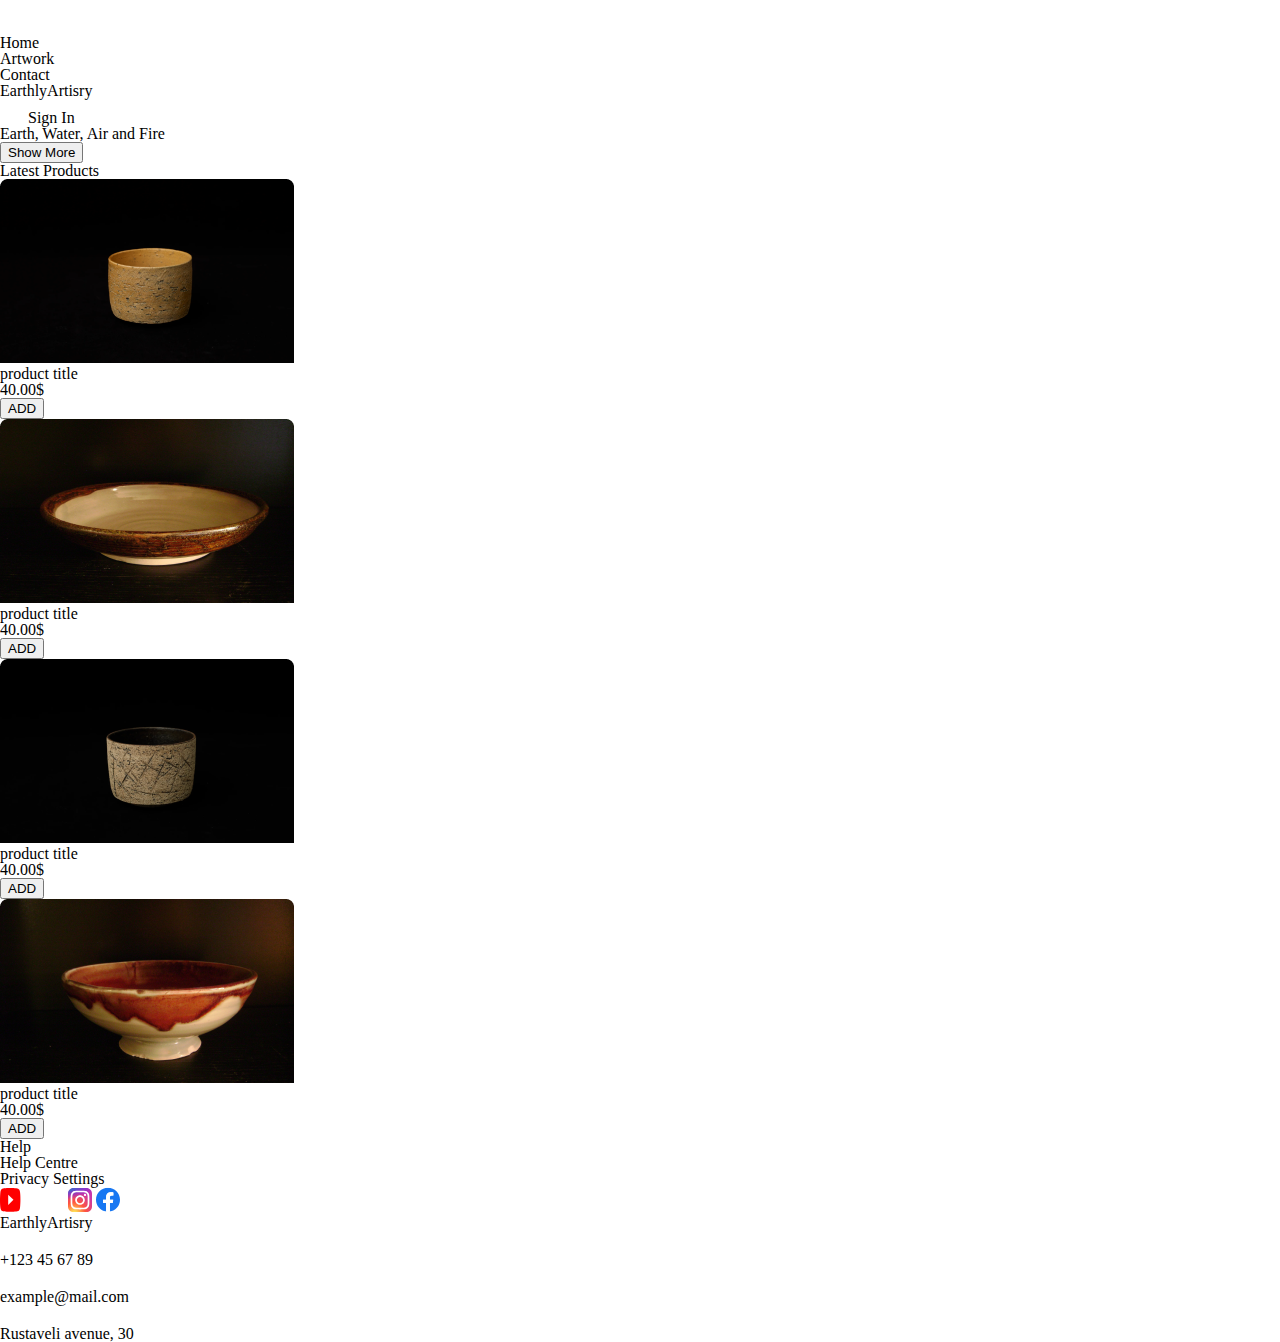
==== index.html @ 1a2a4e87 "INDEX" ====
<!DOCTYPE html>
<html lang="en">
  <head>
    <meta charset="UTF-8" />
    <meta name="viewport" content="width=device-width, initial-scale=1.0" />
    <link rel="stylesheet" href="css/reset.css" />
    <link rel="stylesheet" href="css/style.css" />
    <link rel="stylesheet" href="css/laptop.css" />
    <link rel="stylesheet" href="css/tablet.css" />
    <link rel="stylesheet" href="css/mobile.css" />
    <!-- font-family: "Inter", serif; -->
    <link rel="preconnect" href="https://fonts.googleapis.com" />
    <link rel="preconnect" href="https://fonts.gstatic.com" crossorigin />
    <link
      href="https://fonts.googleapis.com/css2?family=Inter:ital,opsz,wght@0,14..32,100..900;1,14..32,100..900&display=swap"
      rel="stylesheet"
    />
    <!-- font-family: "Rubik", sans-serif; -->
    <link rel="preconnect" href="https://fonts.googleapis.com" />
    <link rel="preconnect" href="https://fonts.gstatic.com" crossorigin />
    <link
      href="https://fonts.googleapis.com/css2?family=Rubik:ital,wght@0,300..900;1,300..900&display=swap"
      rel="stylesheet"
    />
    <title>home</title>
  </head>
  <body>
    <div class="container">
      <!-- header -->
      <header>
        <img src="images/burger.svg" alt="" class="burger" />
        <img src="images/xmark.svg" alt="" class="x_mark" />
        <nav class="header_nav">
          <ul class="header_ul">
            <li>
              <a href="index.html" class="header_list_link active">Home</a>
            </li>
            <li>
              <a href="artwork.html" class="header_list_link">Artwork</a>
            </li>
            <li>
              <a href="contact.html" class="header_list_link">Contact</a>
            </li>
          </ul>
        </nav>
        <!-- logo -->
        <a href="index.html" class="logo">
          <h2 class="header_logo">
            Earthly<span class="header_span">Artisry</span>
          </h2>
        </a>
        <!-- /logo -->
        <section>
          <a href="index.html"> </a>
        </section>
        <section class="index_sign_in_cart">
          <a href="" class="sign_in_icon">
            <img src="images/signin.svg" alt="sign_in_icon" />
          </a>
          <a href="" class="sign_in">Sign In</a>
          <a href="">
            <img
              src="images/shoppingcart.svg"
              alt="shoppin cart icon"
              class="shoppin_cart"
            />
          </a>
        </section>
      </header>
      <!-- home section 1 -->
      <section class="home_section1">
        <div class="home_section12">
          <h2 class="index_section1_h2">Earth, Water, Air and Fire</h2>
          <button class="index_section1_button">Show More</button>
        </div>
      </section>
      <!-- home section 2 -->
      <section class="home_section2">
        <h3 class="home_section2_h2">Latest Products</h3>
        <section class="home_section2_sec">
          <!-- article 1 -->
          <article class="home_section2_article">
            <img src="images/Rectangle1.png" alt="" />
            <article>
              <h4 class="product_title">product title</h4>
              <div class="home_sec_wrap">
                <p class="home_sec_price">40.00$</p>
                <button class="add_butt">ADD</button>
              </div>
            </article>
          </article>
          <!-- article 2 -->
          <article class="home_section2_article">
            <img src="images/Rectangle2.png" alt="" />
            <article>
              <h4 class="product_title">product title</h4>
              <div class="home_sec_wrap">
                <p class="home_sec_price">40.00$</p>
                <button class="add_butt">ADD</button>
              </div>
            </article>
          </article>
          <!-- article 3 -->
          <article class="home_section2_article">
            <img src="images/Rectangle3.png" alt="" />
            <h4 class="product_title">product title</h4>
            <div class="home_sec_wrap">
              <p class="home_sec_price">40.00$</p>
              <button class="add_butt">ADD</button>
            </div>
          </article>
          <!-- article 4 -->
          <article class="home_section2_article">
            <img src="images/Rectangle4.png" alt="" />
            <h4 class="product_title">product title</h4>
            <div class="home_sec_wrap">
              <p class="home_sec_price">40.00$</p>
              <button class="add_butt">ADD</button>
            </div>
          </article>
        </section>
      </section>
      <!-- home footer -->
      <footer>
        <section class="footer_sec">
          <nav class="footer_nav">
            <ul class="footer_ul">
              <li>
                <a href="" class="footer_a">Help</a>
              </li>
              <li>
                <a href="" class="footer_a">Help Centre</a>
              </li>
              <li>
                <a href="" class="footer_a">Privacy Settings</a>
              </li>
            </ul>
          </nav>
          <section class="social_icons">
            <a href="https://www.youtube.com/" target="_blank">
              <img src="images/youtube.svg" alt="youtube" />
            </a>
            <a href="https://www.instagram.com/" target="_blank">
              <img src="images/instagram.svg" alt="instagram" />
            </a>
            <a href="https://www.facebook.com/" target="_blank">
              <img src="images/facebook.svg" alt="facebook" />
            </a>
          </section>
        </section>
        <!-- logo -->
        <div class="footer_logo">
          <a href="index.html" class="header_a">
            <h2 class="header_logo">
              Earthly<span class="header_span">Artisry</span>
            </h2>
          </a>
        </div>
        <!-- /logo -->
        <section class="footer_info">
          <a href="Tel:+123 45 67 89" target="_blank" class="footer_info_link">
            <img src="images/call.svg" alt="" class="hover" />
            <p class="footer_info_text">+123 45 67 89</p>
          </a>
          <a
            href="mailto:example@mail.com"
            target="_blank"
            class="footer_info_link"
          >
            <img src="images/email.svg" alt="" class="hover" />
            <p class="footer_info_text">example@mail.com</p>
          </a>
          <a
            href="https://maps.app.goo.gl/yNACTvME4J9Ma1Tb9"
            target="_blank"
            class="footer_info_link"
          >
            <img src="images/addres.svg" alt="" class="hover" />
            <p class="footer_info_text">Rustaveli avenue, 30</p>
          </a>
        </section>
      </footer>
    </div>
    <script src="script.js"></script>
  </body>
</html>
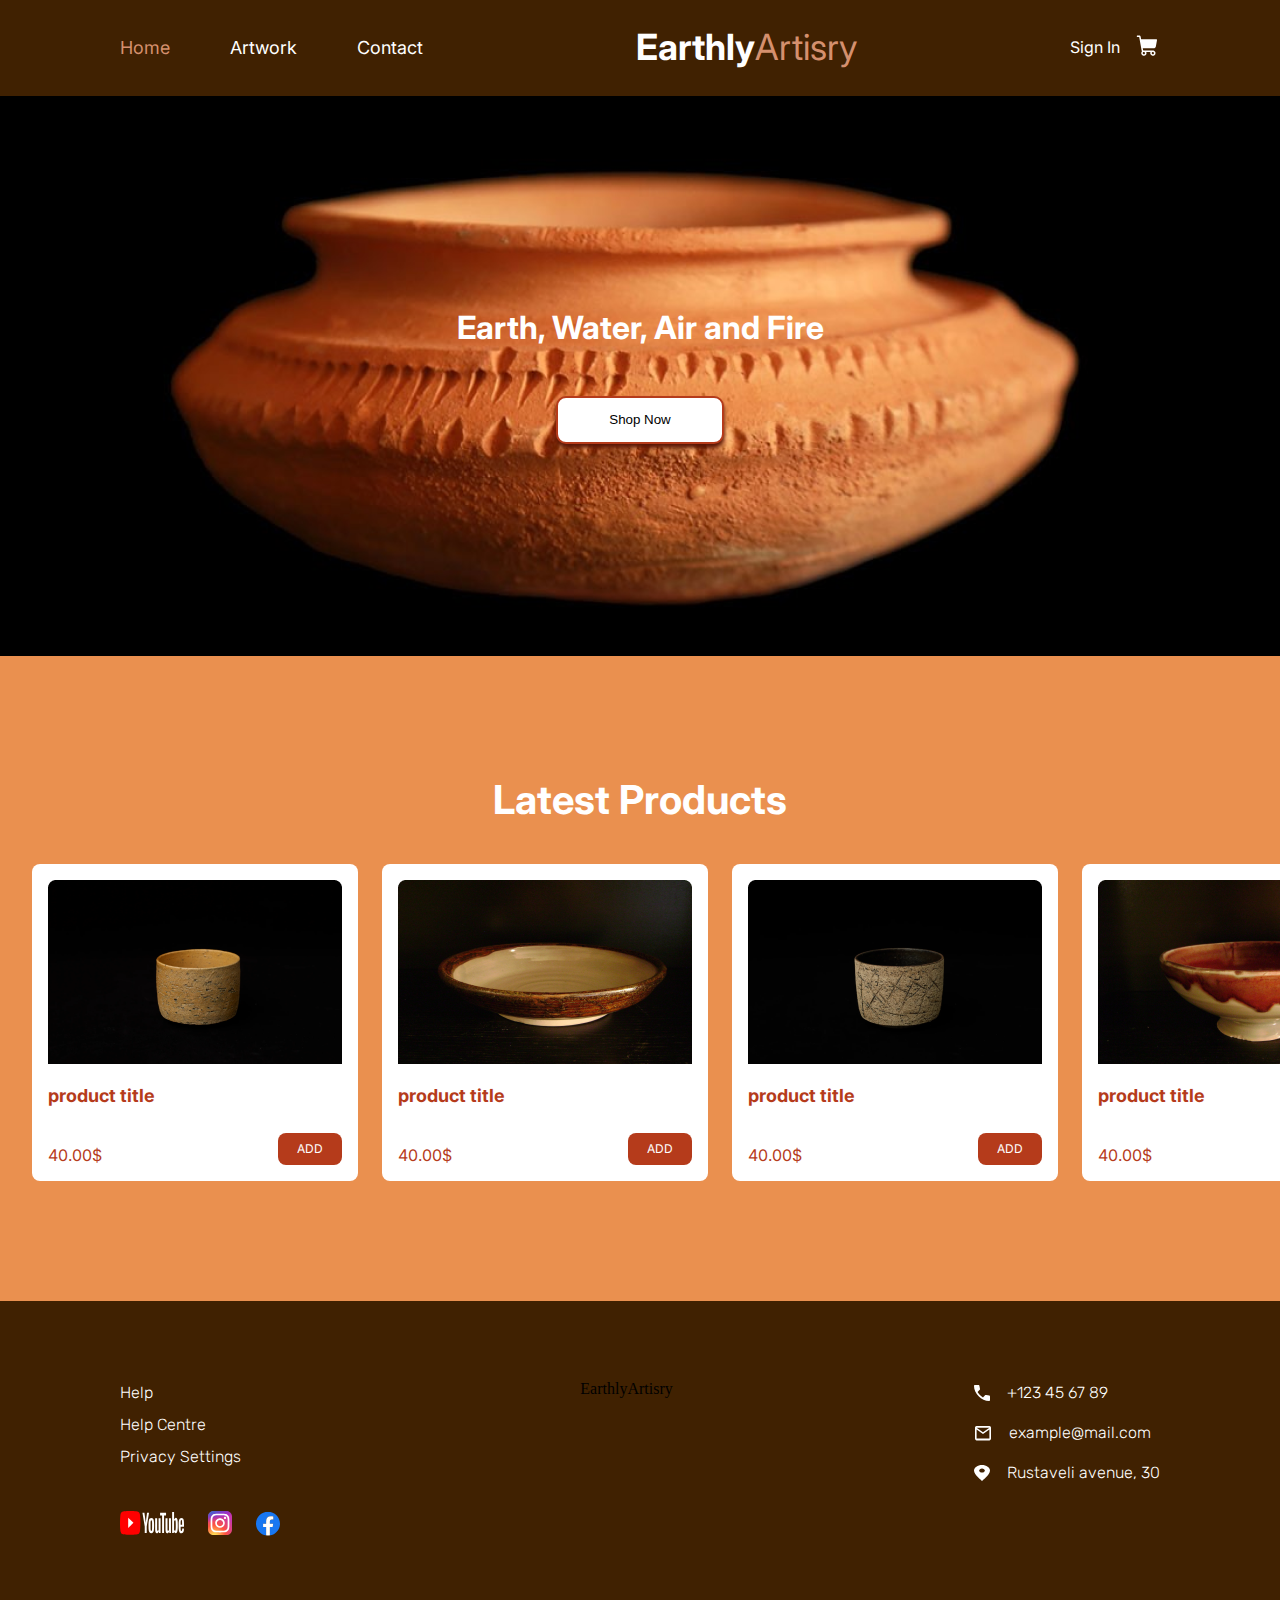
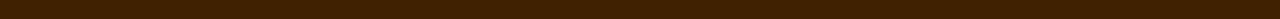
==== commit bb4d092c: "update index" ====
--- a/index.html
+++ b/index.html
@@ -44,18 +44,13 @@
           </ul>
         </nav>
         <!-- logo -->
-        <a href="index.html" class="logo">
-          <h2 class="header_logo">
-            Earthly<span class="header_span">Artisry</span>
-          </h2>
+        <a href="index.html" class="header_logo">
+          Earthly<span class="header_span">Artisry</span>
         </a>
         <!-- /logo -->
-        <section>
-          <a href="index.html"> </a>
-        </section>
         <section class="index_sign_in_cart">
           <a href="" class="sign_in_icon">
-            <img src="images/signin.svg" alt="sign_in_icon" />
+            <img src="images/signin.svg" alt="sign in icon" />
           </a>
           <a href="" class="sign_in">Sign In</a>
           <a href="">
@@ -71,7 +66,7 @@
       <section class="home_section1">
         <div class="home_section12">
           <h2 class="index_section1_h2">Earth, Water, Air and Fire</h2>
-          <button class="index_section1_button">Show More</button>
+          <button class="index_section1_button">Shop Now</button>
         </div>
       </section>
       <!-- home section 2 -->
@@ -148,19 +143,15 @@
             </a>
           </section>
         </section>
-        <!-- logo -->
-        <div class="footer_logo">
-          <a href="index.html" class="header_a">
-            <h2 class="header_logo">
-              Earthly<span class="header_span">Artisry</span>
-            </h2>
-          </a>
-        </div>
-        <!-- /logo -->
+        <!-- footer logo -->
+        <a href="index.html" class="footer_logo">
+          Earthly<span class="footer_span">Artisry</span>
+        </a>
+        <!-- /footer logo -->
         <section class="footer_info">
           <a href="Tel:+123 45 67 89" target="_blank" class="footer_info_link">
             <img src="images/call.svg" alt="" class="hover" />
-            <p class="footer_info_text">+123 45 67 89</p>
+            <span class="footer_info_text">+123 45 67 89</span>
           </a>
           <a
             href="mailto:example@mail.com"
@@ -168,7 +159,7 @@
             class="footer_info_link"
           >
             <img src="images/email.svg" alt="" class="hover" />
-            <p class="footer_info_text">example@mail.com</p>
+            <span class="footer_info_text">example@mail.com</span>
           </a>
           <a
             href="https://maps.app.goo.gl/yNACTvME4J9Ma1Tb9"
@@ -176,7 +167,7 @@
             class="footer_info_link"
           >
             <img src="images/addres.svg" alt="" class="hover" />
-            <p class="footer_info_text">Rustaveli avenue, 30</p>
+            <span class="footer_info_text">Rustaveli avenue, 30</span>
           </a>
         </section>
       </footer>
--- a/css/style.css
+++ b/css/style.css
@@ -0,0 +1,461 @@
+/* 1440px */
+/* container */
+.container {
+  width: min(100%, 1440px);
+  margin: auto;
+  padding-top: 95.57px;
+}
+/* header */
+header {
+  position: fixed;
+  max-width: inherit;
+  width: inherit;
+  top: 0;
+  left: 50%;
+  transform: translateX(-50%);
+  display: flex;
+  justify-content: space-between;
+  align-items: center;
+  padding: 26px 120px;
+  background-color: #402101;
+}
+.burger,
+.x_mark,
+.sign_in_icon {
+  display: none;
+}
+.header_ul {
+  display: flex;
+  column-gap: 60px;
+}
+.header_list_link {
+  font-family: "Inter", serif;
+  font-size: 18px;
+  font-weight: 400;
+  line-height: 21.78px;
+  color: #ffffff;
+  transition: text-shadow 0.5s ease;
+}
+.header_list_link:hover {
+  color: grey;
+  text-shadow: 2px 2px 10px rgba(255, 255, 255, 0.23);
+}
+.active {
+  color: #d5906e;
+}
+.header_logo {
+  font-family: "Inter", serif;
+  font-size: 36px;
+  font-weight: 700;
+  line-height: 43.57px;
+  color: #ffffff;
+  opacity: 1;
+  transition: 0.3s;
+}
+.header_logo:hover {
+  opacity: 0.5;
+}
+.header_span {
+  font-family: "Inter", serif;
+  font-size: 36px;
+  font-weight: 400;
+  line-height: 43.57px;
+  color: #d5906e;
+}
+.sign_in {
+  font-family: "Inter", serif;
+  font-size: 16px;
+  font-weight: 400;
+  line-height: 19.36px;
+  color: #ffffff;
+}
+.index_sign_in_cart {
+  display: flex;
+  column-gap: 16px;
+  align-items: center;
+}
+.sign_in:hover {
+  text-shadow: 2px 2px 10px yellow;
+}
+.shoppin_cart {
+  transition: 0.5s ease-out 100ms;
+}
+.shoppin_cart:hover {
+  transform: scale(1.5);
+}
+/* home section 1 */
+.home_section1 {
+  height: 560px;
+  background-image: url("../images/indexcover.png");
+  background-repeat: no-repeat;
+  background-position: center;
+  background-size: cover;
+  display: flex;
+  justify-content: center;
+  align-items: center;
+}
+.home_section12 {
+  display: flex;
+  justify-content: center;
+  align-items: center;
+  flex-direction: column;
+  row-gap: 48px;
+}
+.index_section1_h2 {
+  font-family: "Inter", serif;
+  font-size: 32px;
+  font-weight: 700;
+  line-height: 40px;
+  color: #ffffff;
+  text-align: center;
+  row-gap: 100px;
+  text-shadow: 4px 4px 2px 0px #581504;
+}
+.index_section1_button {
+  width: 168px;
+  height: 48px;
+  top: 96px;
+  padding: 12px 45px;
+  border-radius: 10px;
+  border: 2px;
+  border-radius: 10px;
+  border: 2px;
+  background: #ffffff;
+  border: 2px solid #b53b1b;
+  box-shadow: 0px 4px 4px 0px #581504;
+  transition: all 500ms ease;
+}
+.index_section1_button:hover {
+  color: #8f1f03;
+  border: #f42201 solid 1px;
+  background: #fff;
+}
+/* home section 2 */
+.home_section2 {
+  background-color: #ea904f;
+  padding: 120px 32px;
+}
+.home_section2_h2 {
+  font-family: "Inter", serif;
+  font-size: 40px;
+  font-weight: 700;
+  line-height: 48px;
+  text-align: center;
+  margin-bottom: 40px;
+  color: #ffffff;
+}
+.home_section2_sec {
+  display: flex;
+  column-gap: 24px;
+}
+.home_section2_article {
+  padding: 16px;
+  background-color: #ffffff;
+  border-radius: 8px;
+  column-gap: 24px;
+  transition: background-color 2s ease-out 100ms;
+}
+.home_section2_article:hover {
+  background-color: #c26604;
+  transform: scale(1.02);
+}
+.product_title {
+  font-family: "Inter", serif;
+  font-size: 18px;
+  font-weight: 700;
+  line-height: 26px;
+  color: #b53b1b;
+  padding-top: 16px;
+  padding-bottom: 24px;
+}
+.home_sec_wrap {
+  display: flex;
+  justify-content: space-between;
+  align-items: flex-end;
+}
+.home_sec_price {
+  font-family: "Inter", serif;
+  font-size: 16px;
+  font-weight: 400;
+  line-height: 19px;
+  color: #b53b1b;
+}
+.add_butt {
+  border: none;
+  width: 64px;
+  height: 32px;
+  padding: 6px 19px;
+  border-radius: 8px;
+  background-color: #b53b1b;
+  font-family: "Inter", serif;
+  font-size: 12px;
+  font-weight: 400;
+  line-height: 20px;
+  color: #ffffff;
+}
+/* footer */
+footer {
+  padding: 80px 120px;
+  display: flex;
+  justify-content: space-between;
+  background-color: #402101;
+}
+.footer_nav {
+  margin-bottom: 42px;
+}
+.footer_ul {
+  display: flex;
+  flex-direction: column;
+  row-gap: 8px;
+}
+.footer_a {
+  font-family: "Rubik", sans-serif;
+  font-size: 16px;
+  font-weight: 300;
+  line-height: 24px;
+  color: #ffffff;
+  transition: text-shadow 0.5s ease;
+}
+.footer_a:hover {
+  color: blue;
+  text-shadow: 2px 2px 10px rgba(211, 229, 8, 0.23);
+}
+.social_icons {
+  display: flex;
+  column-gap: 24px;
+  transition: all 0.3s linear;
+}
+.social_icons:hover {
+  transform: scale(1.2);
+}
+.footer_info {
+  display: flex;
+  flex-direction: column;
+  row-gap: 16px;
+}
+.footer_info_link {
+  align-items: center;
+  display: flex;
+  column-gap: 16px;
+  /* row-gap: 16px; */
+}
+.hover {
+  transition: all 0.5s;
+}
+.hover:hover {
+  transform: scale(1.5);
+}
+.footer_info_text {
+  font-family: "Rubik", sans-serif;
+  font-size: 16px;
+  font-weight: 300;
+  line-height: 24px;
+  color: #ffffff;
+  transition: all 0.5s;
+}
+.footer_info_text:hover {
+  color: #8f1f03;
+}
+/* artwork section1 */
+.artwork_section1 {
+  padding: 120px;
+  background-color: #ea904f;
+  display: flex;
+  flex-direction: column;
+}
+.artwork_section1_section {
+  display: flex;
+  justify-content: space-between;
+  margin-bottom: 72px;
+}
+.artwork_h3 {
+  font-family: "Inter", serif;
+  font-size: 40px;
+  font-weight: 700;
+  line-height: 48px;
+  color: #ffffff;
+}
+.product_name {
+  font-family: "Inter", serif;
+  color: #b53b1b;
+  font-size: 18px;
+  font-weight: 700;
+  line-height: 26px;
+  padding-top: 16px;
+}
+.artwork_div {
+  display: flex;
+  justify-content: space-between;
+  align-items: flex-end;
+  margin-top: 8px;
+}
+.product_price {
+  font-family: "Inter", serif;
+  font-size: 24px;
+  font-weight: 400;
+  line-height: 32px;
+  color: #402101;
+}
+.artwork_butt {
+  border: none;
+  background-color: #b53b1b;
+  width: 40px;
+  height: 40px;
+  left: 312px;
+  padding: 6.67px;
+  border-radius: 5px;
+}
+.artwork_img {
+  width: 100%;
+  object-fit: cover;
+  object-position: center;
+  transition: all 0.6s linear;
+}
+.artwork_button {
+  display: flex;
+  column-gap: 24px;
+  color: #ffffff;
+  border: 2px solid #b53b1b;
+  padding: 8px 21px;
+  border-radius: 5px;
+}
+.artwork_p {
+  font-family: "Inter", serif;
+  font-size: 24px;
+  font-weight: 400;
+  line-height: 29px;
+  color: #402101;
+}
+.artwork_section2 {
+  display: flex;
+  flex-wrap: wrap;
+  column-gap: 24px;
+  row-gap: 40px;
+}
+.artwork_article {
+  padding: 16px;
+  background-color: #ffffff;
+  border-radius: 8px;
+}
+.artwork_pages {
+  display: flex;
+}
+/* .artwork_pages:hover {
+  background: red;
+} */
+.inactive_button,
+.active_button {
+  width: 56px;
+  height: 56px;
+  padding: 0px 19px;
+  border: 2px solid #ffffff;
+  background-color: #ea904f;
+  align-items: center;
+  font-family: "Inter", serif;
+  font-size: 18px;
+  font-weight: 400;
+  line-height: 21.78px;
+  color: #ffffff;
+}
+.active_button {
+  background-color: #b53b1b;
+}
+/* contacts section */
+.contact_section1 {
+  margin: auto;
+  background-image: url("../images/contact_cover.png");
+  background-repeat: no-repeat;
+  background-position: center;
+  background-size: cover;
+  padding: 140px 201px;
+}
+.contact_section2 {
+  padding: 32px;
+  background-color: #402101e5;
+  border-radius: 10px;
+  border: 1px solid #ffffff;
+  display: flex;
+  column-gap: 40px;
+}
+.form_section {
+  width: 440px;
+  display: flex;
+  flex-direction: column;
+  align-items: center;
+  row-gap: 40px;
+}
+.form_title {
+  font-family: "Inter", serif;
+  font-size: 40px;
+  font-weight: 400;
+  line-height: 48px;
+  color: #ffffff;
+  margin-bottom: 64px;
+}
+.inputs_container {
+  width: 100%;
+  display: flex;
+  column-gap: 60px;
+}
+.name_email {
+  /* width: 50%; */
+  width: 190px;
+  padding: 11px 116px 12px 8px;
+  border-radius: 10px;
+  background-color: transparent;
+  border: 2px solid #ffffff;
+  color: #ffffffc2;
+  margin-bottom: 36px;
+}
+.contact_txt {
+  width: 100%;
+  background-color: transparent;
+  padding: 8px;
+  height: 96px;
+  border-radius: 10px;
+  border: 2px solid #ffffff;
+  font-family: "Inter", serif;
+  font-size: 14px;
+  font-weight: 400;
+  line-height: 17px;
+  color: #ffffffc2;
+  margin-bottom: 36px;
+}
+.submit_button {
+  border: none;
+  width: 100%;
+  height: 56px;
+  top: 208px;
+  padding: 19px 0px 18px 0px;
+  border-radius: 10px;
+  background-color: #ff543e;
+  font-family: "Inter", serif;
+  font-size: 16px;
+  font-weight: 400;
+  line-height: 19px;
+  color: #ffffff;
+}
+/* map section */
+.map_section {
+  width: 494px;
+  display: flex;
+  flex-direction: column;
+}
+.map_section_box {
+  display: flex;
+  justify-content: center;
+  column-gap: 72px;
+}
+.map_sec_butt {
+  width: 48px;
+  height: 48px;
+  border-radius: 8px;
+  background-color: #b53b1b;
+  border: 2px solid #ffffff;
+}
+iframe {
+  width: 100%;
+  height: 264px;
+  margin-top: 112px;
+  border-radius: 10px;
+}
--- a/css/laptop.css
+++ b/css/laptop.css
@@ -0,0 +1,48 @@
+/* 1439px-769px */
+@media (max-width: 1181px) {
+  header {
+    padding: 16px 32px;
+  }
+  .header_logo {
+    display: flex;
+    flex-direction: column;
+    font-size: 24px;
+    line-height: 32px;
+  }
+  .header_span {
+    font-size: 24px;
+    line-height: 32px;
+    text-align: center;
+  }
+  /*  home section2 */
+  .section2 {
+    padding: 32px 0px;
+  }
+  .home_section2_sec {
+    overflow-x: scroll;
+  }
+  .home_section2_article {
+    width: 282px;
+  }
+  /* footer */
+  footer {
+    padding: 80px 32px;
+  }
+  /* artworks */
+  .artwork_section1 {
+    padding-inline: 32px;
+  }
+  .hide1 {
+    display: none;
+  }
+  .artworks_section1 {
+    padding: 120px 32px;
+  }
+  /* contact section */
+  .contact_section1 {
+    padding-inline: 32px;
+  }
+  iframe {
+    height: 264px;
+  }
+}
--- a/css/tablet.css
+++ b/css/tablet.css
@@ -0,0 +1,77 @@
+/* 768px-481px */
+@media (max-width: 745px) {
+  /* header */
+  .header_nav {
+    position: fixed;
+    top: 96px;
+    background-color: #c46a2b;
+    left: -100%;
+    width: 200px;
+    height: 144px;
+    padding: 16px 0 16px 16px;
+    transition: 0.5s linear;
+  }
+  .header_ul {
+    flex-direction: column;
+    row-gap: 24px;
+  }
+  .burger,
+  .sign_in_icon {
+    display: block;
+  }
+  .sign_in {
+    display: none;
+  }
+  /* home section */
+  .home_section12 {
+    row-gap: 32px;
+  }
+  .index_section1_h2 {
+    font-size: 32px;
+    font-weight: 700;
+    line-height: 40px;
+  }
+}
+@media (max-with: 481px) {
+  /* header */
+  header {
+    padding: 16px 20px;
+  }
+  /* home section 1*/
+  .home_section1 {
+    height: 304px;
+  }
+  .home_section12 {
+    row-gap: 40pxpx;
+  }
+  .index_section1_h2 {
+    font-size: 24px;
+    line-height: 32px;
+  }
+  /* home section2 */
+  .home_section2 {
+    padding-inline: 20px 0px;
+  }
+  .home_section2_h2 {
+    font-size: 32px;
+    line-height: 40px;
+  }
+  /* footer */
+  footer {
+    padding: 30px 123px;
+  }
+  /* artwork */
+  .artwork_section1 {
+    padding: 48px 24px;
+  }
+  .hide2 {
+    display: none;
+  }
+  /* contact */
+  .contact_section1 {
+    height: 883px;
+  }
+  iframe {
+    height: 200px;
+  }
+}
--- a/css/mobile.css
+++ b/css/mobile.css
@@ -0,0 +1,21 @@
+/* 480px-320px */
+@media (max-width: 321px) {
+  /* header */
+  header {
+    padding: 16px 8px;
+  }
+  /* home section 2 */
+  .home_section2 {
+    padding: 48px 0 48px 8px;
+  }
+  .home_section2_h2 {
+    font-size: 24px;
+    line-height: 32px;
+  }
+  /* footer */
+  footer {
+    padding: 30px 43px;
+  }
+  /* artwork */
+  /* contact */
+}
